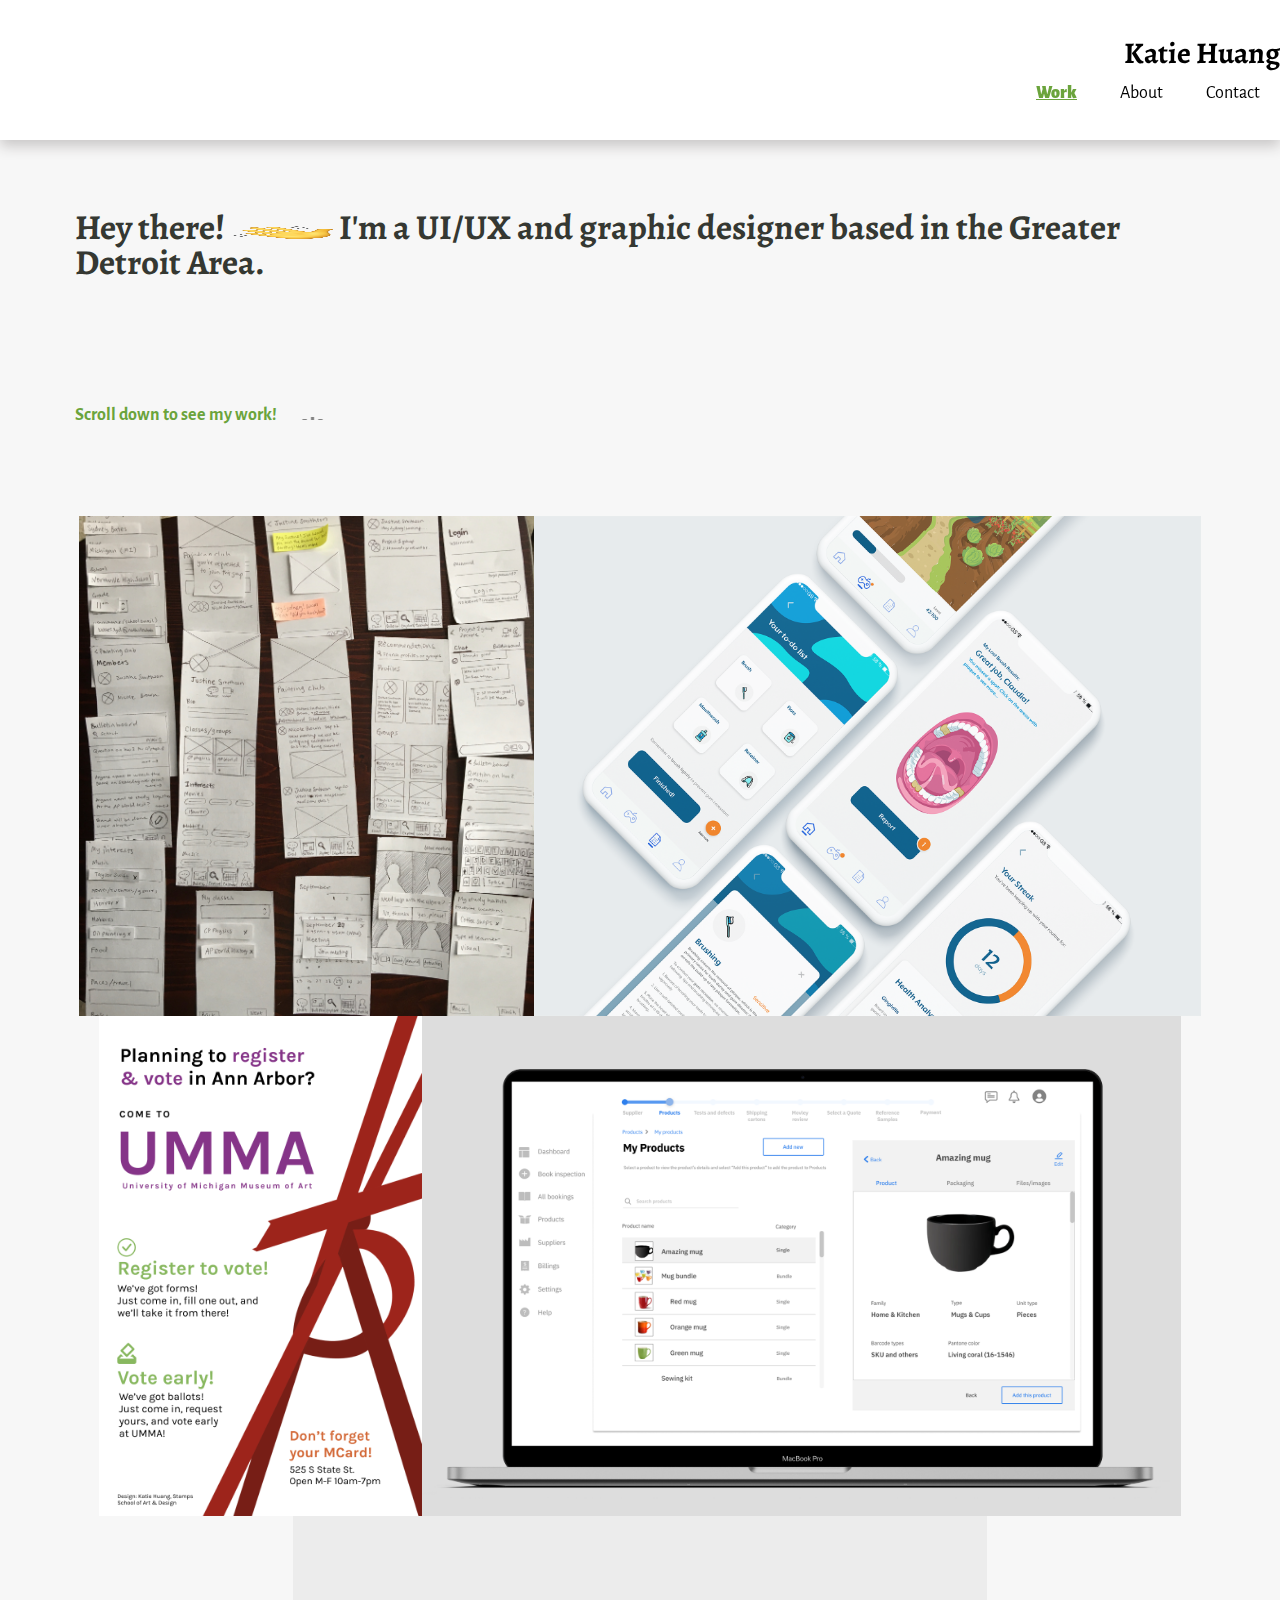
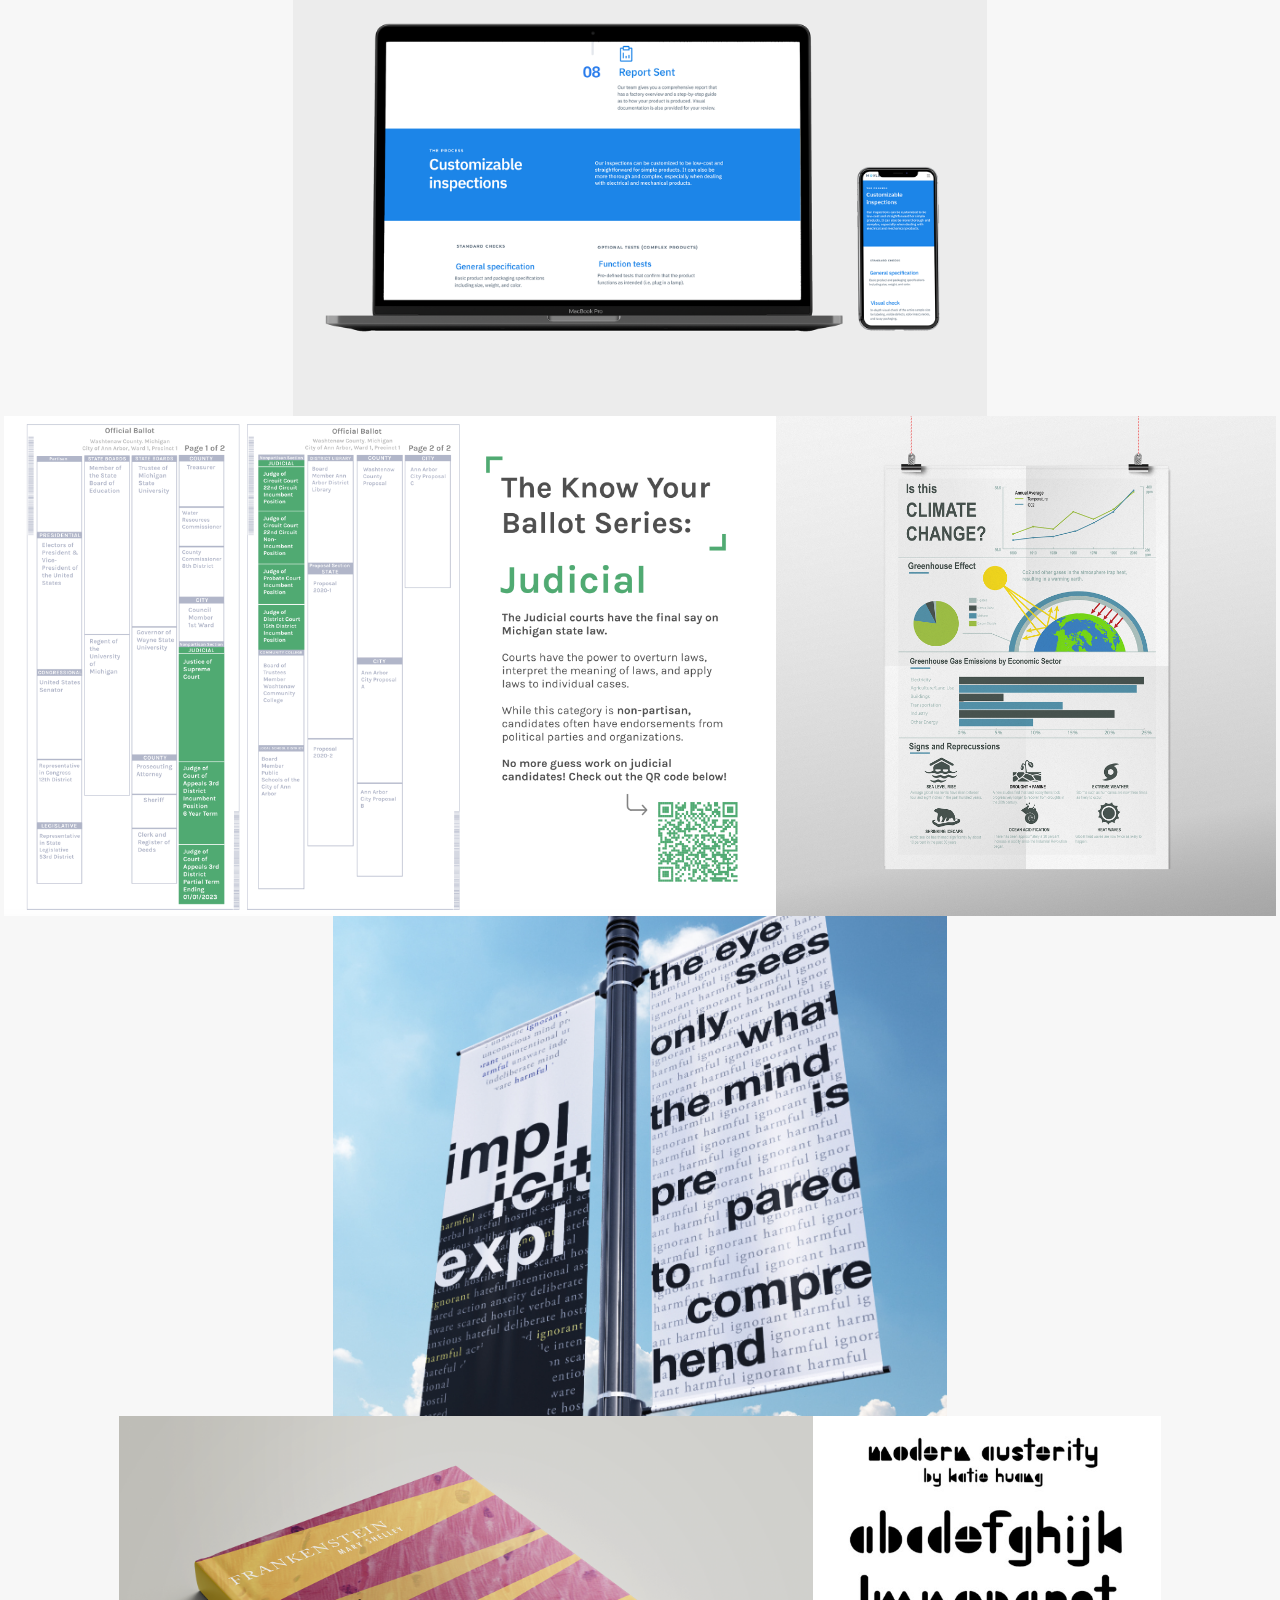
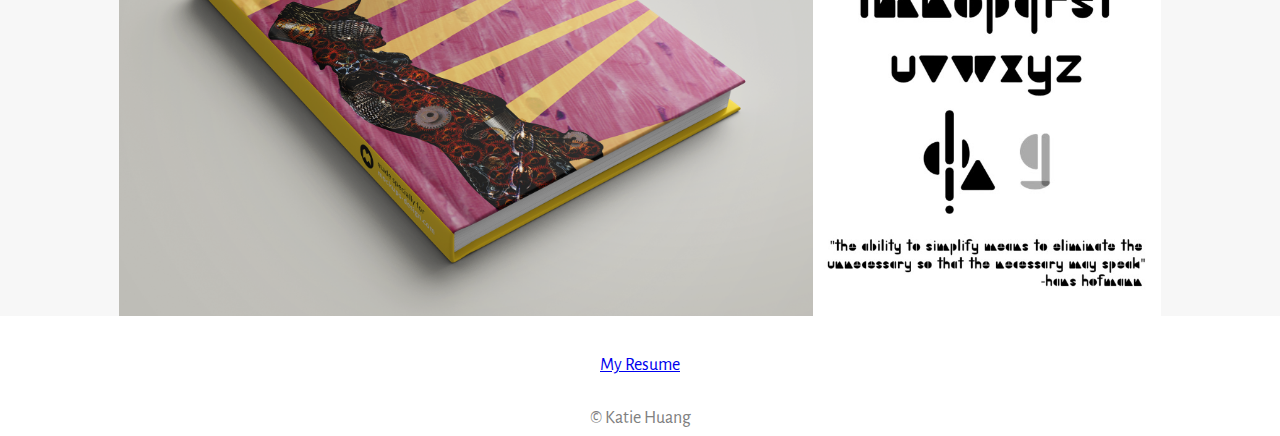
==== index.html @ 773d65ff "Add files via upload" ====
<!DOCTYPE html>
<html lang="en">
  <head>
    <meta charset="utf-8">
    <meta name="viewport" content="width=device-width, initial-scale=1.0">
    <link rel="stylesheet" type="text/css" href="css/html5reset.css">
    <link rel="stylesheet" type="text/css" href="css/style.css">
    <link href="https://fonts.googleapis.com/css2?family=Alegreya:wght@400;500&display=swap" rel="stylesheet">
    <link href="https://fonts.googleapis.com/css2?family=Alegreya+Sans:wght@300;400;500&display=swap" rel="stylesheet">
    <title>Work</title>
  </head>
  <body>
    <a class="skip" href="#skip">Skip to Main Content</a>
    <header> 
      
      <nav>
        <div class="logo"><a href="index.html">Katie Huang</a></div> 
        <ul class="nav_links">
          <li class="current"><a href="index.html">Work</a></li>
          <li><a href="about.html">About</a></li> 
          <li><a href="contact.html">Contact</a></li> 
        </ul>
      </nav>
    </header>
    
    <main class="about" id="skip" tabindex="0">
      
      <div class="intro">
      <h1>Hey there! <img src="images/hand.png" alt="hand waving" style="width:9%;height:9%;"/>  I'm a UI/UX and graphic designer based in the Greater Detroit Area.</h1>
      <h3 id="highlight">Scroll down to see my work! <img class="arrow" src="images/arrow.png" alt="arrow" style="width:4%;height:4%;"/></h3> 
     </div>

    <div class="work-container">
    
    <a class="work-image" id="classmate" href="index.html">
      <img src="images/classmate.jpg" alt="My project: Classmate"/>
      <div class="overlay">
        <div class="text">Classmate</div>
      </div>
    </a>
    
  

    <a class="work-image" id="molarvate" href="index.html">
      <img src="images/molarvate.png" alt="My project: Molarvate"/>
      <div class="overlay">
        <div class="text">Molarvate</div>
      </div>
     
    </a>

    <a class="work-image" id="sparkvotes" href="voter-registration-explain.html">
      <img src="images/umma.png" alt="My project: SparkVotes UMMA asset"/>
      <div class="overlay">
        <div class="text">Voter Registration Explainers</div>
      </div>
    </a>
    

    <a class="work-image" id="movley" href="index.html">
      <img src="images/movley.png" alt="My project: Inpsections Booking Platform"/>
      <div class="overlay">
        <div class="text">Inspections Booking Platform</div>
      </div>
    </a>

    <a class="work-image" id="website" href="index.html">
      <img src="images/mov-website.png" alt="My project: Company Website"/>
      <div class="overlay">
        <div class="text">Company Website</div>
      </div>
    </a>

    <a class="work-image" id="know-your-ballot" href="index.html">
      <img src="images/know-your-ballot.png" alt="My project: The Know Your Ballot Series"/>
      <div class="overlay">
        <div class="text">The Know Your Ballot Series</div>
      </div>
    </a>



    <a class="work-image" id="climate-change" href="index.html">
      <img src="images/climate-change.png" alt="My project: Climate Change Infographic"/>
      <div class="overlay">
        <div class="text">Climate Change Infographic</div>
      </div>
    </a>

    <a class="work-image" id="banner" href="index.html">
      <img src="images/banner.jpg" alt="My project: Designing Across Divides Banner"/>
      <div class="overlay">
        <div class="text">Designing Across Divides Banner</div>
      </div>
    </a>

    
    <a class="work-image" id="frankenstein" href="index.html">
      <img src="images/frankenstein.png" alt="My project: Frankenstein Bookcover"/>
      <div class="overlay">
        <div class="text">Frankenstein Bookcover</div>
      </div>
    </a>
    

    <a class="work-image" id="typeface" href="index.html">
      <img src="images/typeface.jpg" alt="My project: Modern Austerity - a modular typeface"/>
      <div class="overlay">
        <div class="text">Modern Austerity</div>
      </div>
    </div>
  </a>

    


  </main>
    <footer>
      <a href="KatieHuang-resume.pdf"> My Resume </a>
      <p>
        &copy; Katie Huang</p>
    </footer>
  </body>
</html>
---- css/style.css ----
html{
    scroll-behavior: smooth;
}

body{
  background-color: #ffffff;
  font-size: 18px;
  margin: 0;
  padding: 0;
  color: #000000;
  font-family: 'Alegreya Sans', sans-serif;
}

h1{
  font-size: 35px;
  line-height: 1;
  padding: 50px 0;
  text-align: left;
  font-family:'Alegreya', serif;
  color: #353832;
  
}

p{
  line-height: 1.6;
  
}
h2{
  font-size: 32px;
  line-height: 1.5;
  color: #6ba43c;
}
h3 {
  line-height: 1.5;
}

/*navigation bar */
header{
  height: 110px;
  width:100%;
  filter: drop-shadow(0 6px 7px rgb(199, 197, 197));
  position: sticky; 
  top: 0;

  
}
.logo{
  font-size: 30px;
  font-weight: bold;
  font-family:'Alegreya', serif;

}
nav li{
  display:inline;
  padding-right:20px;
  padding-left: 20px;
  padding-top: 60px;
}

nav ul{
  padding-inline-start: 0px;
}
nav a{
  color: black;
  text-decoration: none; 

}

.nav_links{
margin:0px
 }
nav{
  width:100%;
  height: 80px;
  display: flex;
  flex-direction: column;
  justify-content: space-around;
  align-content: center;
  background-color: #ffffff;
  padding: 25px 0; 
  text-align: center;
 
}

.current a{
  color: #6ba43c;
  font-weight: 900;
  text-decoration: underline;
  
}

/*Write selector/rule property to add an underline when
links in the navigation are in the hover or focus state.*/
nav a:hover, nav a:focus{
  text-decoration: underline;
}

.skip {
  background: white;
  left: 0;
  padding: 6px;
  -webkit-transition: top 1s ease-out;
  transition: top 1s ease-out;
  z-index: 1;
  position: absolute;
  top: -40px;
}


a.skip:focus{
  top:20px;
  color: grey;
  text-decoration-style: solid;
}



/*Write selector/rule property to style all elements when in focus*/
*:focus {
  border: 2px solid;
}

/*footer*/
footer{
  background-color: white;
  color: grey;
  padding-top: 40px;
  text-align: center;
  height: 80px;
}

footer p{
  margin: 30px;
}


/*arrow animation*/
@-webkit-keyframes arrow_bounce{
  /*Your code here.*/
  from { transform: translate3d(0, -10px, 0);} 
  to { transform: translate3d(0, 20px, 0);}


}
@keyframes arrow_bounce{
  from { transform: translate3d(0, -10px, 0);} 
  to { transform: translate3d(0, 20px, 0);}
}

.arrow{
  display: inline;
  padding-left: 10px;
  animation: arrow_bounce 0.7s; 
  animation-direction: alternate; 
  animation-iteration-count: infinite; 
}

/*arrow media query reduced motion*/

@media screen and (prefers-reduced-motion: reduce) {
  *{
    -webkit-animation: none !important;
    -moz-animation: none !important;
    -o-animation: none !important;
    -ms-animation: none !important;
    animation: none !important;
  }
}



/*main content of page - grid layout*/

main { 
  display: grid;
  grid-template-columns: 1fr 15fr 1fr;
  grid-auto-rows: auto;
  background-color: #fcf4e3;
  background-color: #f5f6fa;
  background-color: #f1f0ee;
  background-color: #f7f7f7;
}


.intro {
  display: grid;
  min-height: auto;
  margin: 50px 0px;
  justify-content: center;
  grid-column: 2 / span 1;
  grid-row: 1 / span 1;
 
  
}
#highlight{
  color: #6ba43c;
}



/* Work page */
.work-container{
  grid-column: 1 / -1; 
  display: flex;
  flex-wrap: wrap;
  justify-content: center;
  align-items: center;
  color: white;
  position: relative;
  
}

.work-container img{
  width: 100%;
  height: 500px;
  object-fit: cover;
  position: relative;
  
}

/*
.work-image:hover{
  background: black;
}
*/

.work-image{
  position: relative; 
}

.work-image img{
  display: block;

}

.overlay {
  position: absolute;
  top: 0;
  bottom: 0;
  left: 0;
  right: 0;
  height: 100%;
  width: 100%;
  opacity: 0;
  transition: .5s ease;
  background-color: black;
}

.work-image:hover .overlay {
  opacity: 0.8;
}
.text {
  color: white;
  font-size: 20px;
  position: absolute;
  top: 50%;
  left: 50%;
  -webkit-transform: translate(-50%, -50%);
  -ms-transform: translate(-50%, -50%);
  transform: translate(-50%, -50%);
  text-align: center;
}








/* about page */

.profile-text{
  grid-column: 2 / span 1;
  grid-row: 3 / span 1;
  padding: 40px;
  margin: 20px;
  border-radius: 6px;
  background-color: white;
}


.profile-image{
  grid-column: 2 / span 1;
  grid-row: 2 / span 1;
  display: grid;
  grid-template-columns: 1fr auto 1fr;

}
.profile-image img{
  grid-column: 2 / span 1;
}





.text-block{
background-color: rgba(255, 255, 255, .8);
  border: 10px solid black;
  padding: 30px;
  /*Your code here:*/
  margin: auto;
  vertical-align: middle;

  
}

/*project page*/
.project-image{
  grid-column: 2; 
  padding-bottom: 50px;
  
}
figcaption{
  color: grey;
  opacity: 0.8;
  grid-column: 2 / span 1;
  margin-top: 10px;
  text-align: center;
}
.project-text{
  grid-column: 2;
  margin-bottom: 80px;
}

.project-text-half {
  grid-column: 2;
  margin-bottom: 80px;
}
.project-image-half{
  grid-column: 2;; 
  padding-bottom: 50px;
}


.page-nav{
  grid-column: 2;
  display: grid;
  grid-template-columns: 3fr 1fr 3fr;
  

}
.back {
  grid-column: 1;
  font-size: 20px;
  text-decoration: none;
  color: #6ba43c;
}


.next {
  grid-column: 3;
  text-align: right;
  font-size: 20px;
  text-decoration: none;
  color: #6ba43c;
}

.gallery{
  grid-column: 2;
  text-align: center;
}

.next-arrow{
  margin-left: 15px;
  margin-right: 15px;
  
}

/*contact form */
fieldset{
  border: none;
}
/*whenever you click on a textbox, you want to visually indicate that it is in focus*/
form{
  grid-column: 2;
}

input:focus{
  border: 2px solid #6ba43c;

}


label{
  display: inline-block;
  margin-right:10px;
  /*width:15%;*/
}
input {
  width: 100%;
  padding: 12px 20px;
  border-radius: 5px;
  margin: 8px 0 40px;
  display: inline-block;
  border: 1px solid #ccc;
  box-sizing: border-box;
}
span{
  margin-left:20%;
  font-family: italic;
  font-weight: bold;
}

textarea{
  width: 100%;
  height: 20vh;
  padding: 12px 20px;
  margin: 8px 0;
  border-radius: 5px;
  display: inline-block;
  border: 1px solid #ccc;
  box-sizing: border-box;
}


input[type=checkbox]{
    display:inline;
    width:inherit;
}

input[type=submit] {
  background-color: #6ba43c;
  border-radius: 5px;
  color: white;
  padding: 14px 20px;
  margin: 8px 0;
  border: none;
  cursor: pointer;
  width: 100%;
}

input[type=submit]:hover {
  opacity: 0.8;
}

















@media all and (min-width: 800px){
  nav{
    padding: 30px 0px;
    /*Your code here:*/
    text-align:right;
    vertical-align: middle;

  }

  .container{
    /*Your code here:*/
    grid-template-columns: 50px auto 500px auto 50px;
    grid-template-rows: 400px 400px 400px 400px 400px;
  }

  .about, .clients, .method-image, .contact-image{
    /*Your code here:*/
    grid-column: 3 / span 2;
  }

  .about-image, .clients-image, .method, .contact{
    /*Your code here:*/
    grid-column: 2 / span 2;
  }
}

/*You do not need to modify any code below this line.
It is included for accessibility to turn off animations
and movement for people who have modified their 
preferences to reduce motion.*/

@media screen and (prefers-reduced-motion: reduce){
  html{
      scroll-behavior: auto; /* Removes scroll animation */
  }

  .skip a{
    -webkit-transition: none; /* sets to default setting */
    transition: none;        /* sets to default setting */
   }

  /*Turn off parallax*/
  header{
    background-attachment: initial;
  }
}
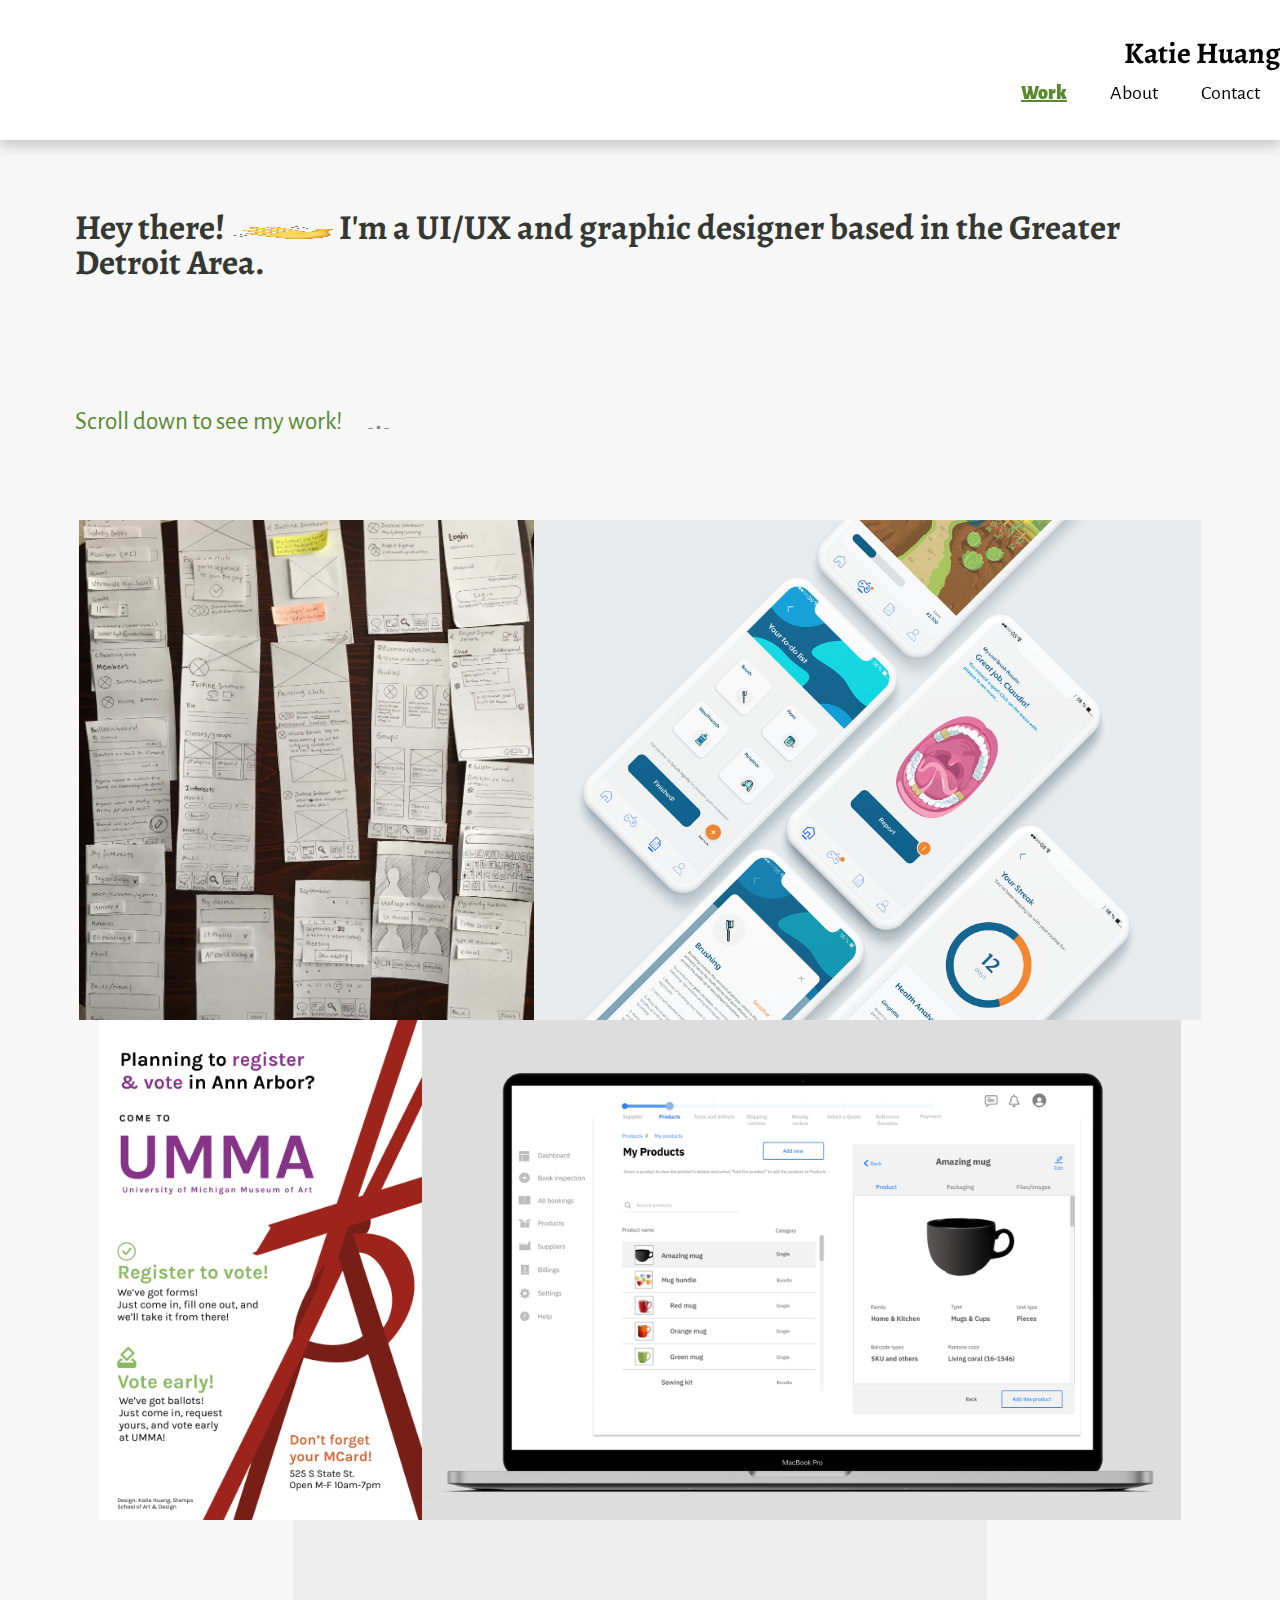
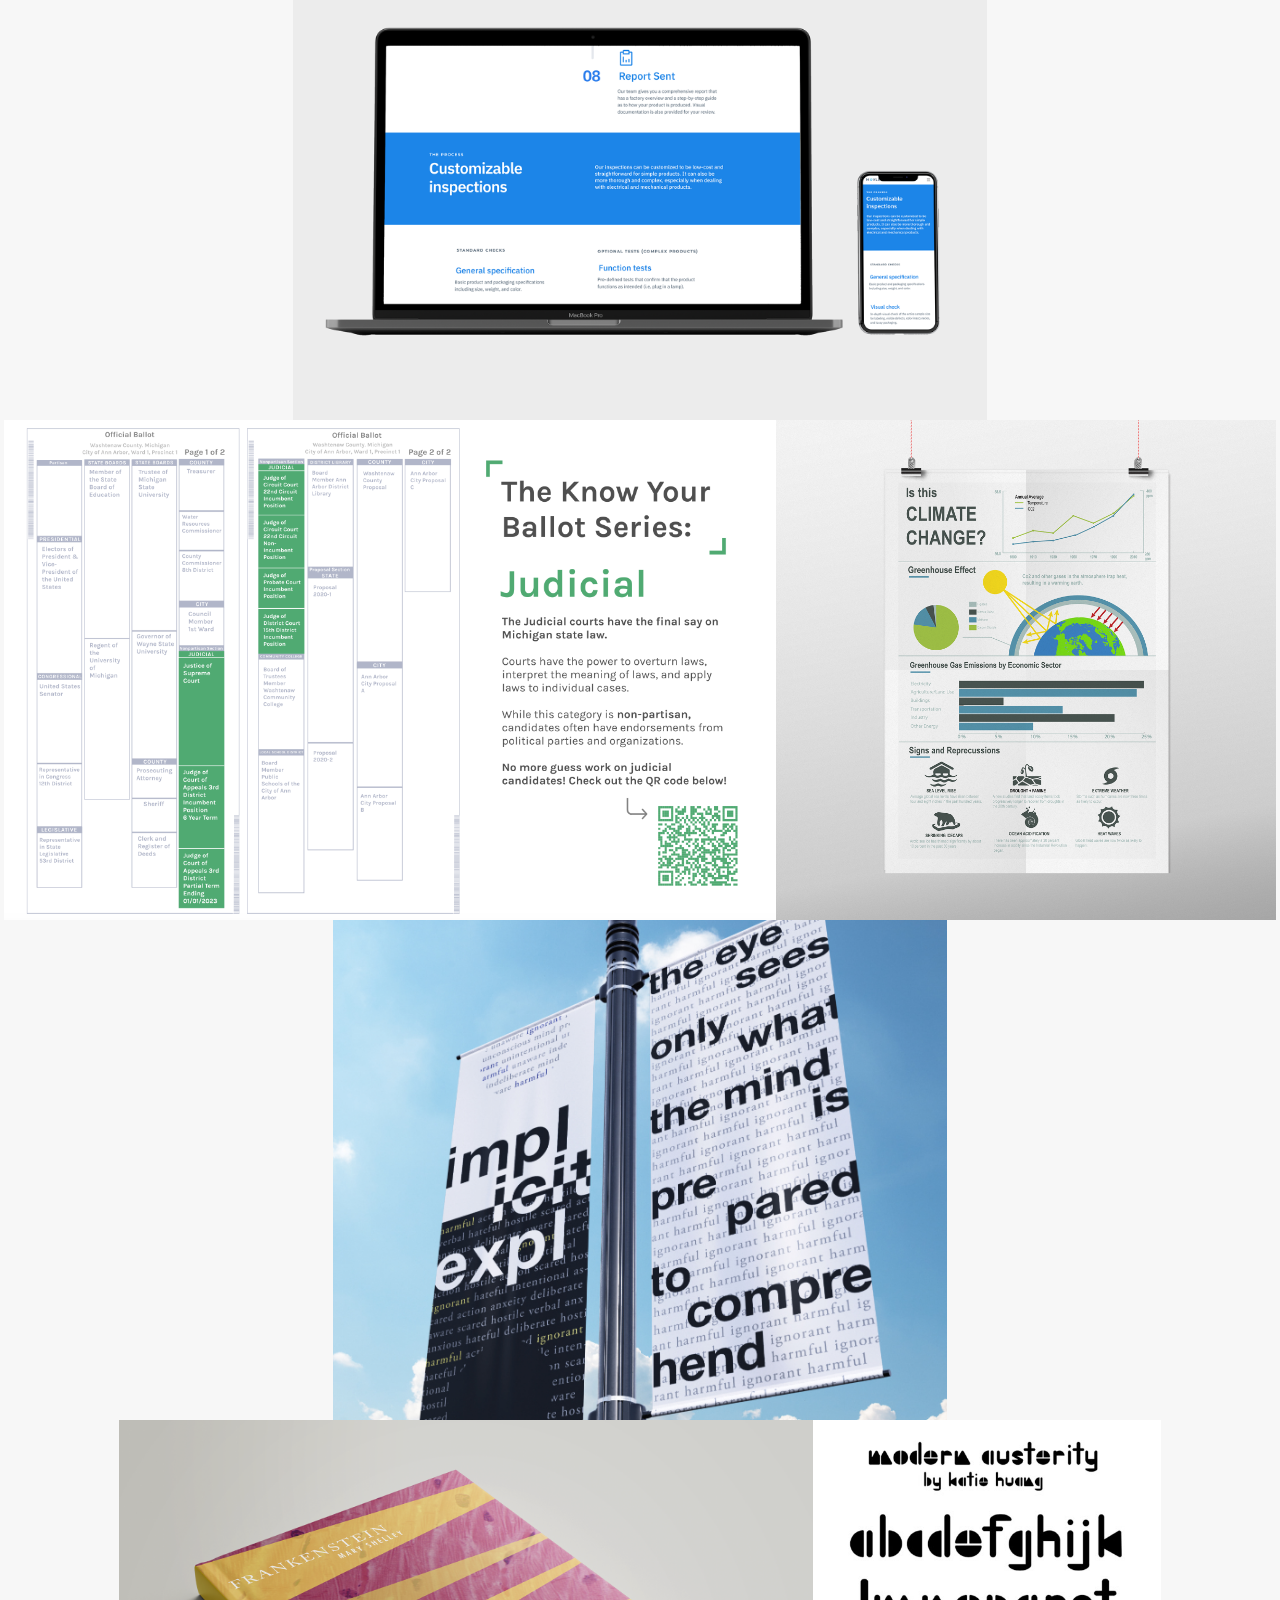
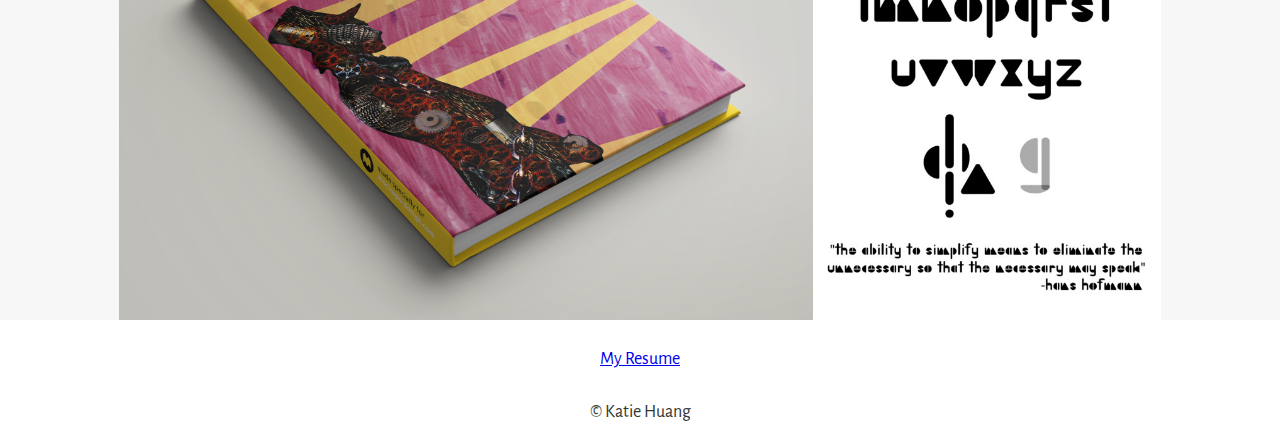
==== commit 8d958642: "fixed validation errors" ====
--- a/index.html
+++ b/index.html
@@ -27,7 +27,7 @@
       
       <div class="intro">
       <h1>Hey there! <img src="images/hand.png" alt="hand waving" style="width:9%;height:9%;"/>  I'm a UI/UX and graphic designer based in the Greater Detroit Area.</h1>
-      <h3 id="highlight">Scroll down to see my work! <img class="arrow" src="images/arrow.png" alt="arrow" style="width:4%;height:4%;"/></h3> 
+      <p id="highlight-bigger">Scroll down to see my work! <img class="arrow" src="images/arrow.png" alt="arrow" style="width:4%;height:4%;"/></p> 
      </div>
 
     <div class="work-container">
@@ -108,7 +108,7 @@
       <div class="overlay">
         <div class="text">Modern Austerity</div>
       </div>
-    </div>
+   
   </a>
 
     
--- a/css/style.css
+++ b/css/style.css
@@ -29,6 +29,8 @@
   font-size: 32px;
   line-height: 1.5;
   color: #6ba43c;
+  color: #609435;
+  color: #598a30;
 }
 h3 {
   line-height: 1.5;
@@ -52,6 +54,7 @@
 }
 nav li{
   display:inline;
+  font-size: 20px;
   padding-right:20px;
   padding-left: 20px;
   padding-top: 60px;
@@ -84,6 +87,8 @@
 
 .current a{
   color: #6ba43c;
+  color: #609435;
+  color: #598a30;
   font-weight: 900;
   text-decoration: underline;
   
@@ -123,8 +128,8 @@
 /*footer*/
 footer{
   background-color: white;
-  color: grey;
-  padding-top: 40px;
+  color: #353832;
+  padding-top: 30px;
   text-align: center;
   height: 80px;
 }
@@ -194,6 +199,14 @@
 }
 #highlight{
   color: #6ba43c;
+  color: #609435;
+  color: #598a30;
+  
+
+}
+#highlight-bigger{
+  font-size: 25px;
+  color: #598a30;
 }
 
 
@@ -313,7 +326,7 @@
   
 }
 figcaption{
-  color: grey;
+  color: #353832;
   opacity: 0.8;
   grid-column: 2 / span 1;
   margin-top: 10px;
@@ -344,17 +357,23 @@
 .back {
   grid-column: 1;
   font-size: 20px;
+  font-weight: bold;
   text-decoration: none;
   color: #6ba43c;
+  color: #609435;
+  color: #598a30;
 }
 
 
 .next {
   grid-column: 3;
+  font-weight: bold;
   text-align: right;
   font-size: 20px;
   text-decoration: none;
   color: #6ba43c;
+  color: #609435;
+  color: #598a30;
 }
 
 .gallery{
@@ -378,7 +397,9 @@
 }
 
 input:focus{
-  border: 2px solid #6ba43c;
+  border: 2px solid #598a30;
+  
+  
 
 }
 
@@ -421,9 +442,13 @@
 }
 
 input[type=submit] {
-  background-color: #6ba43c;
+  background-color: #598a30;
   border-radius: 5px;
+  font-size: 22px;
+  font-weight: bold;
   color: white;
+
+  
   padding: 14px 20px;
   margin: 8px 0;
   border: none;
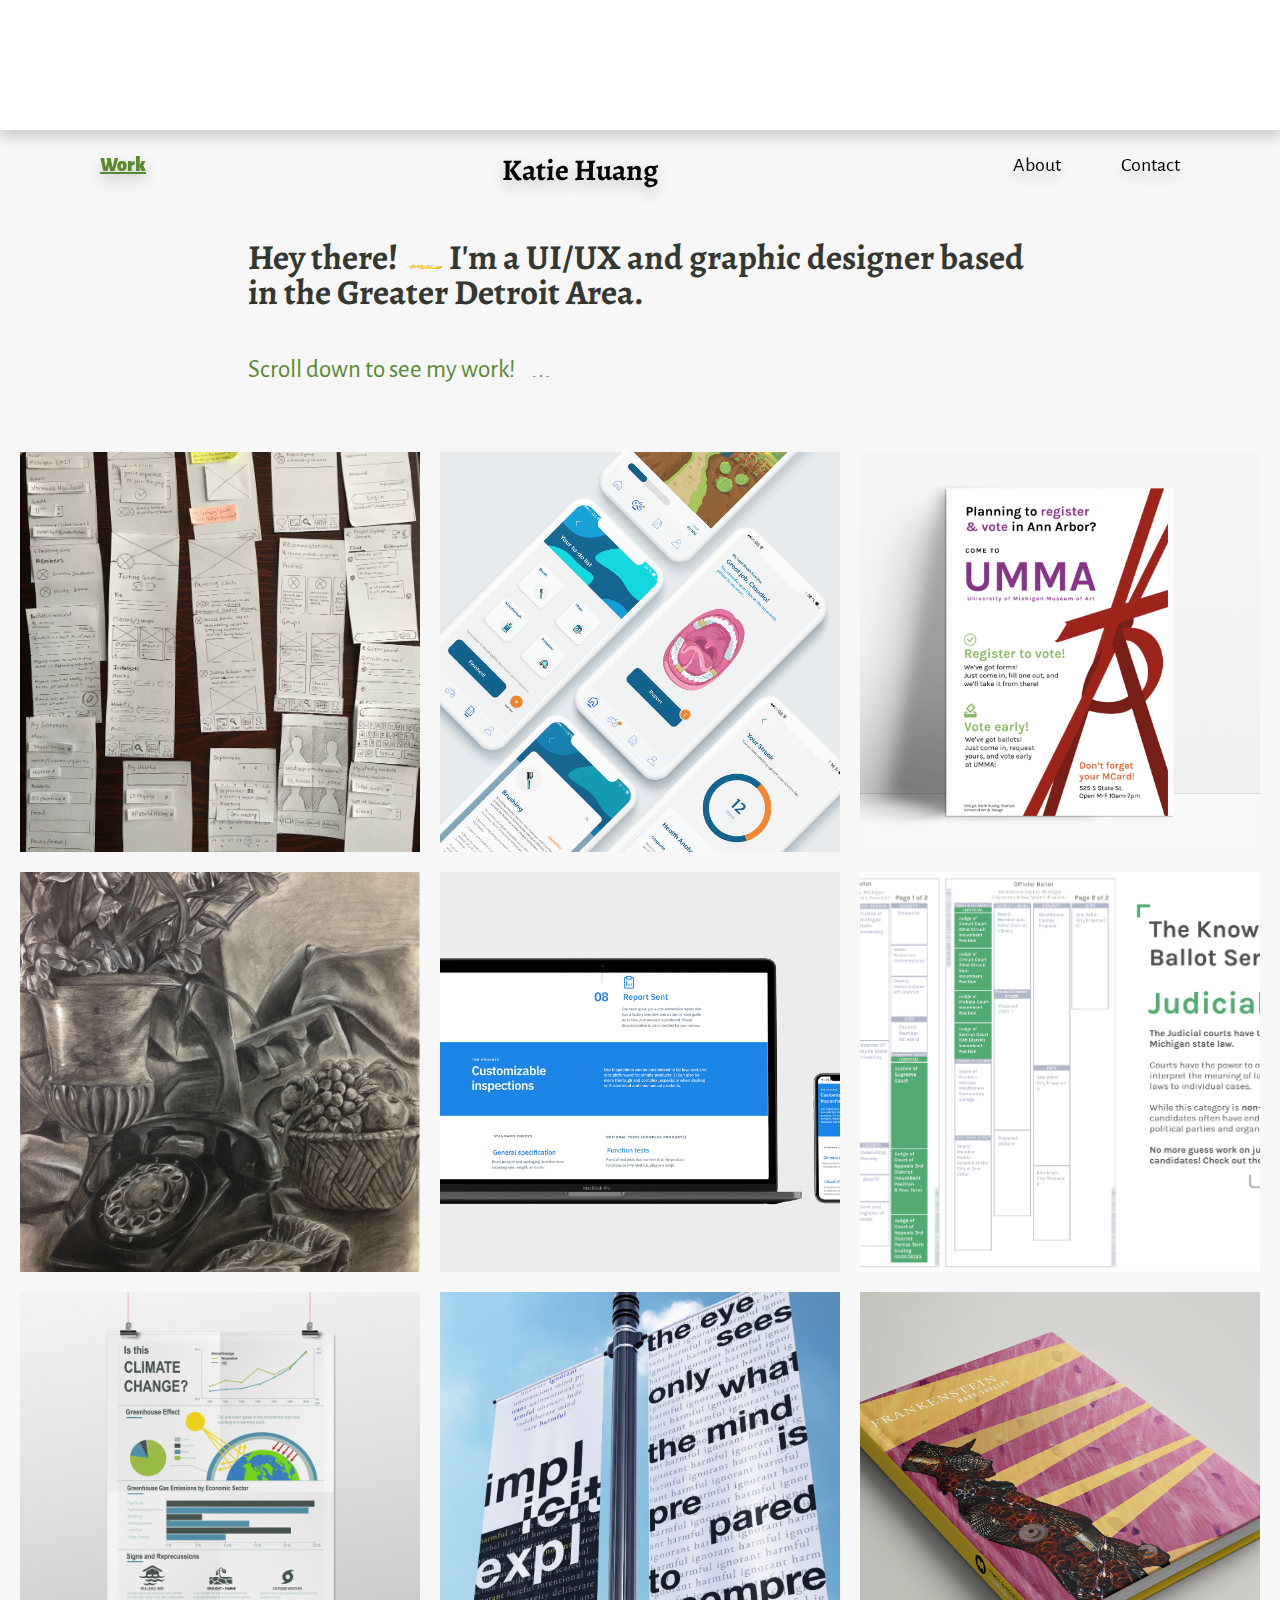
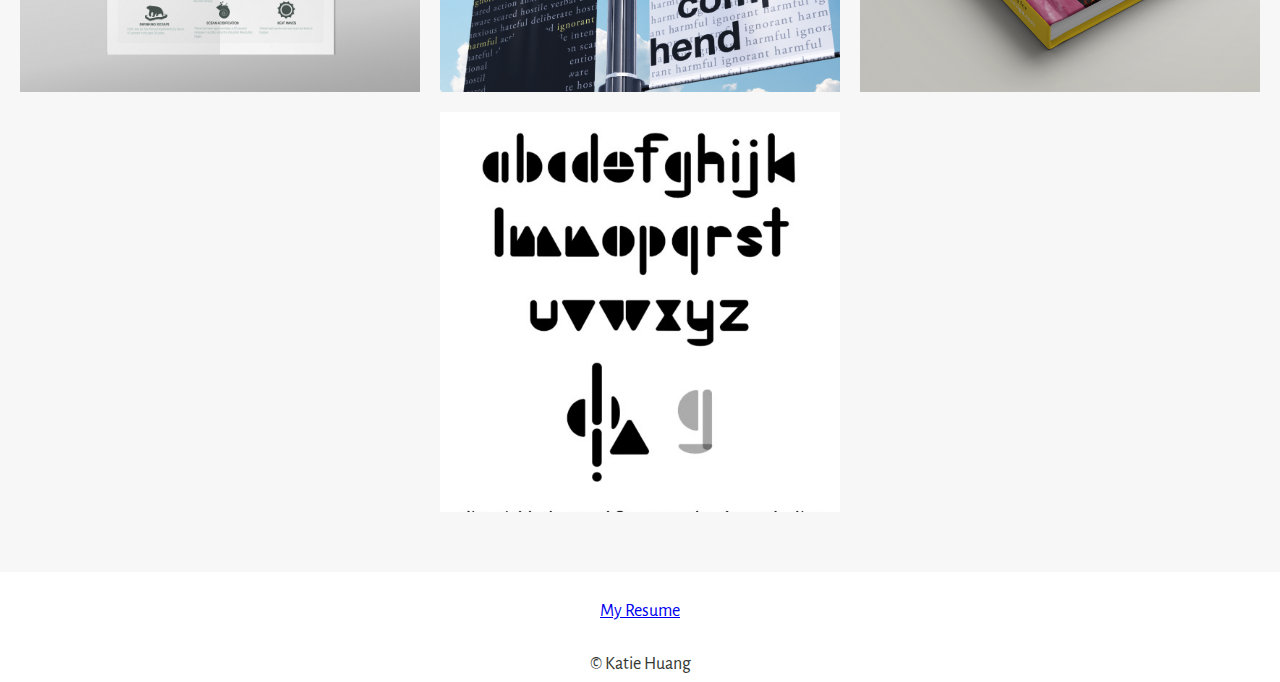
==== commit b18bf5dc: "new upload" ====
--- a/index.html
+++ b/index.html
@@ -1,6 +1,15 @@
 <!DOCTYPE html>
 <html lang="en">
   <head>
+    <!-- Global site tag (gtag.js) - Google Analytics -->
+    <script async src="https://www.googletagmanager.com/gtag/js?id=G-Z7BL10X7T8"></script>
+    <script>
+      window.dataLayer = window.dataLayer || [];
+      function gtag(){dataLayer.push(arguments);}
+      gtag('js', new Date());
+
+      gtag('config', 'G-Z7BL10X7T8');
+    </script>
     <meta charset="utf-8">
     <meta name="viewport" content="width=device-width, initial-scale=1.0">
     <link rel="stylesheet" type="text/css" href="css/html5reset.css">
@@ -9,28 +18,29 @@
     <link href="https://fonts.googleapis.com/css2?family=Alegreya+Sans:wght@300;400;500&display=swap" rel="stylesheet">
     <title>Work</title>
   </head>
+
   <body>
     <a class="skip" href="#skip">Skip to Main Content</a>
     <header> 
       
       <nav>
-        <div class="logo"><a href="index.html">Katie Huang</a></div> 
         <ul class="nav_links">
-          <li class="current"><a href="index.html">Work</a></li>
-          <li><a href="about.html">About</a></li> 
-          <li><a href="contact.html">Contact</a></li> 
+          <div class="logo"><a href="index.html">Katie Huang</a></div> 
+          <li class="current" id="work"><a href="index.html">Work</a></li>
+          <li id="about"><a href="about.html">About</a></li> 
+          <li id="contact"><a href="contact.html">Contact</a></li> 
         </ul>
       </nav>
     </header>
     
-    <main class="about" id="skip" tabindex="0">
+    <main class="about">
       
-      <div class="intro">
-      <h1>Hey there! <img src="images/hand.png" alt="hand waving" style="width:9%;height:9%;"/>  I'm a UI/UX and graphic designer based in the Greater Detroit Area.</h1>
-      <p id="highlight-bigger">Scroll down to see my work! <img class="arrow" src="images/arrow.png" alt="arrow" style="width:4%;height:4%;"/></p> 
+      <div class="intro" id="hello">
+      <h1>Hey there! <img id="hand" src="images/hand.png" alt="hand waving"/>  I'm a UI/UX and graphic designer based in the Greater Detroit Area.</h1>
+      <p id="highlight-bigger">Scroll down to see my work! <img class="arrow" src="images/arrow.png" alt="arrow" style="width:3%;height:3%;"/></p> 
      </div>
 
-    <div class="work-container">
+    <div class="work-container" id="skip" tabindex="0">
     
     <a class="work-image" id="classmate" href="index.html">
       <img src="images/classmate.jpg" alt="My project: Classmate"/>
@@ -50,17 +60,17 @@
     </a>
 
     <a class="work-image" id="sparkvotes" href="voter-registration-explain.html">
-      <img src="images/umma.png" alt="My project: SparkVotes UMMA asset"/>
+      <img src="images/poster.png" alt="My project: SparkVotes UMMA asset"/>
       <div class="overlay">
         <div class="text">Voter Registration Explainers</div>
       </div>
     </a>
     
 
-    <a class="work-image" id="movley" href="index.html">
-      <img src="images/movley.png" alt="My project: Inpsections Booking Platform"/>
+    <a class="work-image" id="drawings" href="drawings.html">
+      <img src="images/still-life.jpg" alt="Drawings"/>
       <div class="overlay">
-        <div class="text">Inspections Booking Platform</div>
+        <div class="text">Drawings</div>
       </div>
     </a>
 
--- a/css/style.css
+++ b/css/style.css
@@ -9,16 +9,20 @@
   padding: 0;
   color: #000000;
   font-family: 'Alegreya Sans', sans-serif;
+  
 }
 
 h1{
   font-size: 35px;
   line-height: 1;
-  padding: 50px 0;
+  padding: 30px 0;
   text-align: left;
   font-family:'Alegreya', serif;
   color: #353832;
   
+}
+main {
+  padding-bottom: 50px;
 }
 
 p{
@@ -50,6 +54,7 @@
   font-size: 30px;
   font-weight: bold;
   font-family:'Alegreya', serif;
+  padding-bottom: 15px;
 
 }
 nav li{
@@ -69,9 +74,7 @@
 
 }
 
-.nav_links{
-margin:0px
- }
+
 nav{
   width:100%;
   height: 80px;
@@ -86,8 +89,6 @@
 }
 
 .current a{
-  color: #6ba43c;
-  color: #609435;
   color: #598a30;
   font-weight: 900;
   text-decoration: underline;
@@ -179,11 +180,12 @@
 main { 
   display: grid;
   grid-template-columns: 1fr 15fr 1fr;
-  grid-auto-rows: auto;
+  grid-auto-rows: auto auto auto auto;
   background-color: #fcf4e3;
   background-color: #f5f6fa;
   background-color: #f1f0ee;
   background-color: #f7f7f7;
+  
 }
 
 
@@ -195,8 +197,9 @@
   grid-column: 2 / span 1;
   grid-row: 1 / span 1;
  
-  
-}
+}
+
+
 #highlight{
   color: #6ba43c;
   color: #609435;
@@ -212,6 +215,10 @@
 
 
 /* Work page */
+#hand {
+  height: 9%;
+  width: 9%;
+}
 .work-container{
   grid-column: 1 / -1; 
   display: flex;
@@ -219,7 +226,7 @@
   justify-content: center;
   align-items: center;
   color: white;
-  position: relative;
+
   
 }
 
@@ -231,11 +238,6 @@
   
 }
 
-/*
-.work-image:hover{
-  background: black;
-}
-*/
 
 .work-image{
   position: relative; 
@@ -283,14 +285,6 @@
 
 /* about page */
 
-.profile-text{
-  grid-column: 2 / span 1;
-  grid-row: 3 / span 1;
-  padding: 40px;
-  margin: 20px;
-  border-radius: 6px;
-  background-color: white;
-}
 
 
 .profile-image{
@@ -302,9 +296,69 @@
 }
 .profile-image img{
   grid-column: 2 / span 1;
-}
-
-
+  height: 280px;
+}
+
+.flip-card {
+  margin-top: 40px;
+  grid-column: 2 / span 1;
+  background-color: white;
+  width: 100%;
+  height: auto;
+
+}
+
+.profile-text{
+  /* grid-column: 2 / span 1;
+  grid-row: 3 / span 1; */
+  padding: 10%;
+  border-radius: 6px;
+  
+}
+
+
+.flip-card-inner {
+  position: relative;
+  width: 100%;
+  height: auto;
+  transition: transform 0.6s;
+  transform-style: preserve-3d;
+  box-shadow: 0 4px 8px 0 rgba(0,0,0,0.2);
+
+}
+
+.flip-card:hover .flip-card-inner {
+  transform: rotateY(180deg);
+}
+
+.flip-card:focus .flip-card-inner {
+  transform: rotateY(180deg);
+}
+
+
+.profile-text, .flip-card-back {
+  position: absolute;
+  -webkit-backface-visibility: hidden;
+  backface-visibility: hidden;
+
+}
+
+.flip-card-front {
+  background-color: white;
+}
+
+
+.flip-card-back {
+  position: relative;
+  
+  transform: rotateY(180deg);
+}
+.flip-card-back h2{
+  padding: 5%;
+  width: 100%;
+  height: 800px;
+  
+}
 
 
 
@@ -320,8 +374,34 @@
 }
 
 /*project page*/
+
+#project-intro{
+  background-attachment: fixed; /* Parallax effect */     
+  background-position: center;  /* Parallax effect */
+  background-repeat: no-repeat; /* Parallax effect */
+  background-size: cover;       /* Parallax effect */
+  color: black;
+  height: 300px;                
+
+
+
+  /*Set background-image to header.jpg */
+  background-image: url("/images/poster.png");
+  /*filter: brightness(30%);*/
+ 
+  opacity: 0.2;
+  grid-column: 1 / -1;  /*Can you explain what this does?*/
+  grid-row: 1 / auto;   /*Can you rewrite it?*/
+}
+#text-overlay-intro{
+  color: black;
+  grid-column: 2 / span 2;
+  grid-row: 1 / auto; 
+  margin: auto;
+}
+
 .project-image{
-  grid-column: 2; 
+  grid-column: 2 / span 1; 
   padding-bottom: 50px;
   
 }
@@ -337,44 +417,35 @@
   margin-bottom: 80px;
 }
 
-.project-text-half {
+.project-text-left {
   grid-column: 2;
   margin-bottom: 80px;
-}
-.project-image-half{
-  grid-column: 2;; 
+  padding-right: 30px;
+}
+
+.project-image-left, .project-image-right{
+  grid-column: 2; 
   padding-bottom: 50px;
+  margin: auto;
+  
+  
 }
 
 
 .page-nav{
   grid-column: 2;
-  display: grid;
-  grid-template-columns: 3fr 1fr 3fr;
-  
-
-}
-.back {
-  grid-column: 1;
+}
+
+.back, .next{
+  text-align: center;
   font-size: 20px;
   font-weight: bold;
   text-decoration: none;
-  color: #6ba43c;
-  color: #609435;
   color: #598a30;
-}
-
-
-.next {
-  grid-column: 3;
-  font-weight: bold;
-  text-align: right;
-  font-size: 20px;
-  text-decoration: none;
-  color: #6ba43c;
-  color: #609435;
-  color: #598a30;
-}
+  padding-top: 10px;
+
+}
+
 
 .gallery{
   grid-column: 2;
@@ -388,9 +459,13 @@
 }
 
 /*contact form */
+.form-container{
+  grid-column: 2 / span 1;
+}
 fieldset{
   border: none;
 }
+
 /*whenever you click on a textbox, you want to visually indicate that it is in focus*/
 form{
   grid-column: 2;
@@ -463,42 +538,241 @@
 
 
 
-
-
-
-
-
-
-
-
-
-
-
-
-
-@media all and (min-width: 800px){
-  nav{
+@media all and (min-width: 700px){
+  
+  
+  /*work page */
+  #hand {
+    height: 6%;
+    width: 6%;
+  }
+
+  
+  .work-container img{
+    width: 310px;
+    height: 310px;
+    
+  }
+  .work-image {
+    display: inline;
+    margin: 10px;
+  
+  }
+
+  /*header/nav */
+
+  
+  .nav_links{
+    display: flex;
+    flex-direction: row;
+    justify-content: space-around;
+    align-content: center;
+  
+   }
+
+  
+  
+  .nav_links .logo{
+    padding: 30px 10px 10px;
+    
+  }
+
+  .nav_links li{
     padding: 30px 0px;
-    /*Your code here:*/
-    text-align:right;
-    vertical-align: middle;
-
-  }
-
-  .container{
-    /*Your code here:*/
-    grid-template-columns: 50px auto 500px auto 50px;
-    grid-template-rows: 400px 400px 400px 400px 400px;
-  }
-
-  .about, .clients, .method-image, .contact-image{
-    /*Your code here:*/
-    grid-column: 3 / span 2;
-  }
-
-  .about-image, .clients-image, .method, .contact{
-    /*Your code here:*/
-    grid-column: 2 / span 2;
+    
+  }
+  
+
+  /*about page */
+  .about {
+    grid-template-columns: 1fr 7fr 7fr 1fr;
+  }
+  
+  .about .intro{
+    grid-column: 2 / span 2;
+  }
+  .form-container {
+    grid-column: 2 / span 2;
+  }
+  
+  .flip-card {
+    grid-column: 2 / span 2;
+
+  }
+  .flip-card-back h2{
+    padding: 5%;
+    width: 100%;
+    height: 400px;
+  
+  }
+  
+  /* project page */
+  .project-text{
+    grid-column: 2 / span 2;
+  }
+
+  .project-image{
+    grid-column: 2 / span 2;
+  }
+  .page-nav{
+    grid-column: 2 / span 2;
+    
+  }
+  
+
+  .profile-image{
+    grid-column: 2 / span 2;
+  
+  }
+  .profile-image img{
+    height: 300px;
+  }
+
+  .project-image-left{
+    grid-column: 2; 
+    padding-bottom: 50px;
+    margin: auto;
+    
+  }
+
+  .project-image-right{
+    grid-column: 3; 
+    padding-bottom: 50px;
+    margin: auto;
+    
+  }
+}
+  
+
+ 
+
+
+
+
+
+
+@media all and (min-width: 1030px){
+  
+  .nav_links .logo{
+    order: 2;
+    margin: auto;
+    padding: 30px 0px 20px 30px;
+    padding-left: 0px;
+    
+  }
+  
+  #work{
+    order: 1;
+  }
+  #about{
+    order: 3;
+    
+  }
+  #contact{
+    order: 4;
+  }
+
+  .nav_links {
+    margin: 70px;
+  }
+
+  .nav_links li {
+    margin: 30px;
+  }
+  
+   
+  
+  
+  .about{
+    padding-top: 50px;
+  
+  }
+  #hand {
+    height: 5%;
+    width: 5%;
+  }
+  .profile-image{
+    grid-column: 2 / span 1;
+    grid-row: 2;
+  }
+  .profile-image img{
+    height: 400px;
+  }
+  
+  .work-container img{
+    width: 400px;
+    height: 400px;
+  }
+  #hello {
+    display: grid;
+    grid-template-columns: 1fr 5fr 1fr;
+  }
+  .intro h1 {
+    grid-column: 2 / span 1;
+  }
+  .intro p {
+    grid-column: 2 / span 1;
+  }
+  
+  .about{
+    grid-template-columns: 1fr 6fr 6fr 1fr;
+  }
+
+  .about .project-image {
+    grid-column: 2 / span 2;
+    width: 70%;
+    margin: auto;
+  }
+
+  .about .project-text {
+    grid-column: 2 / span 2;
+  }
+
+
+
+  .flip-card {
+    grid-column: 3 / span 1;
+    margin-top: 0px
+  
+  }
+  .flip-card-back h2{
+    padding: 5%;
+    width: 100%;
+    height: 400px;
+    
+  }
+
+  .project-text-left {
+    padding-top: 30%;
+    padding-left: 20%;
+  }
+  .project-text{
+    padding-left: 15%;
+    padding-right: 15%;
+  }
+ 
+
+  .project-image-left, .project-image-right{
+    width: 70%;
+    margin: auto;
+  }
+
+  .project-image-left{
+    padding-left: 20%;
+  }
+  #first-image-right, #second-image-right{
+    padding-left: 30%;
+  }
+
+  /* contact page */
+  .form-container{
+    grid-column: 3 / span 1;
+    padding-top: 80px;
+    
+  }
+ 
+  #contact-page-intro{
+    grid-column: 2 / span 1;
   }
 }
 
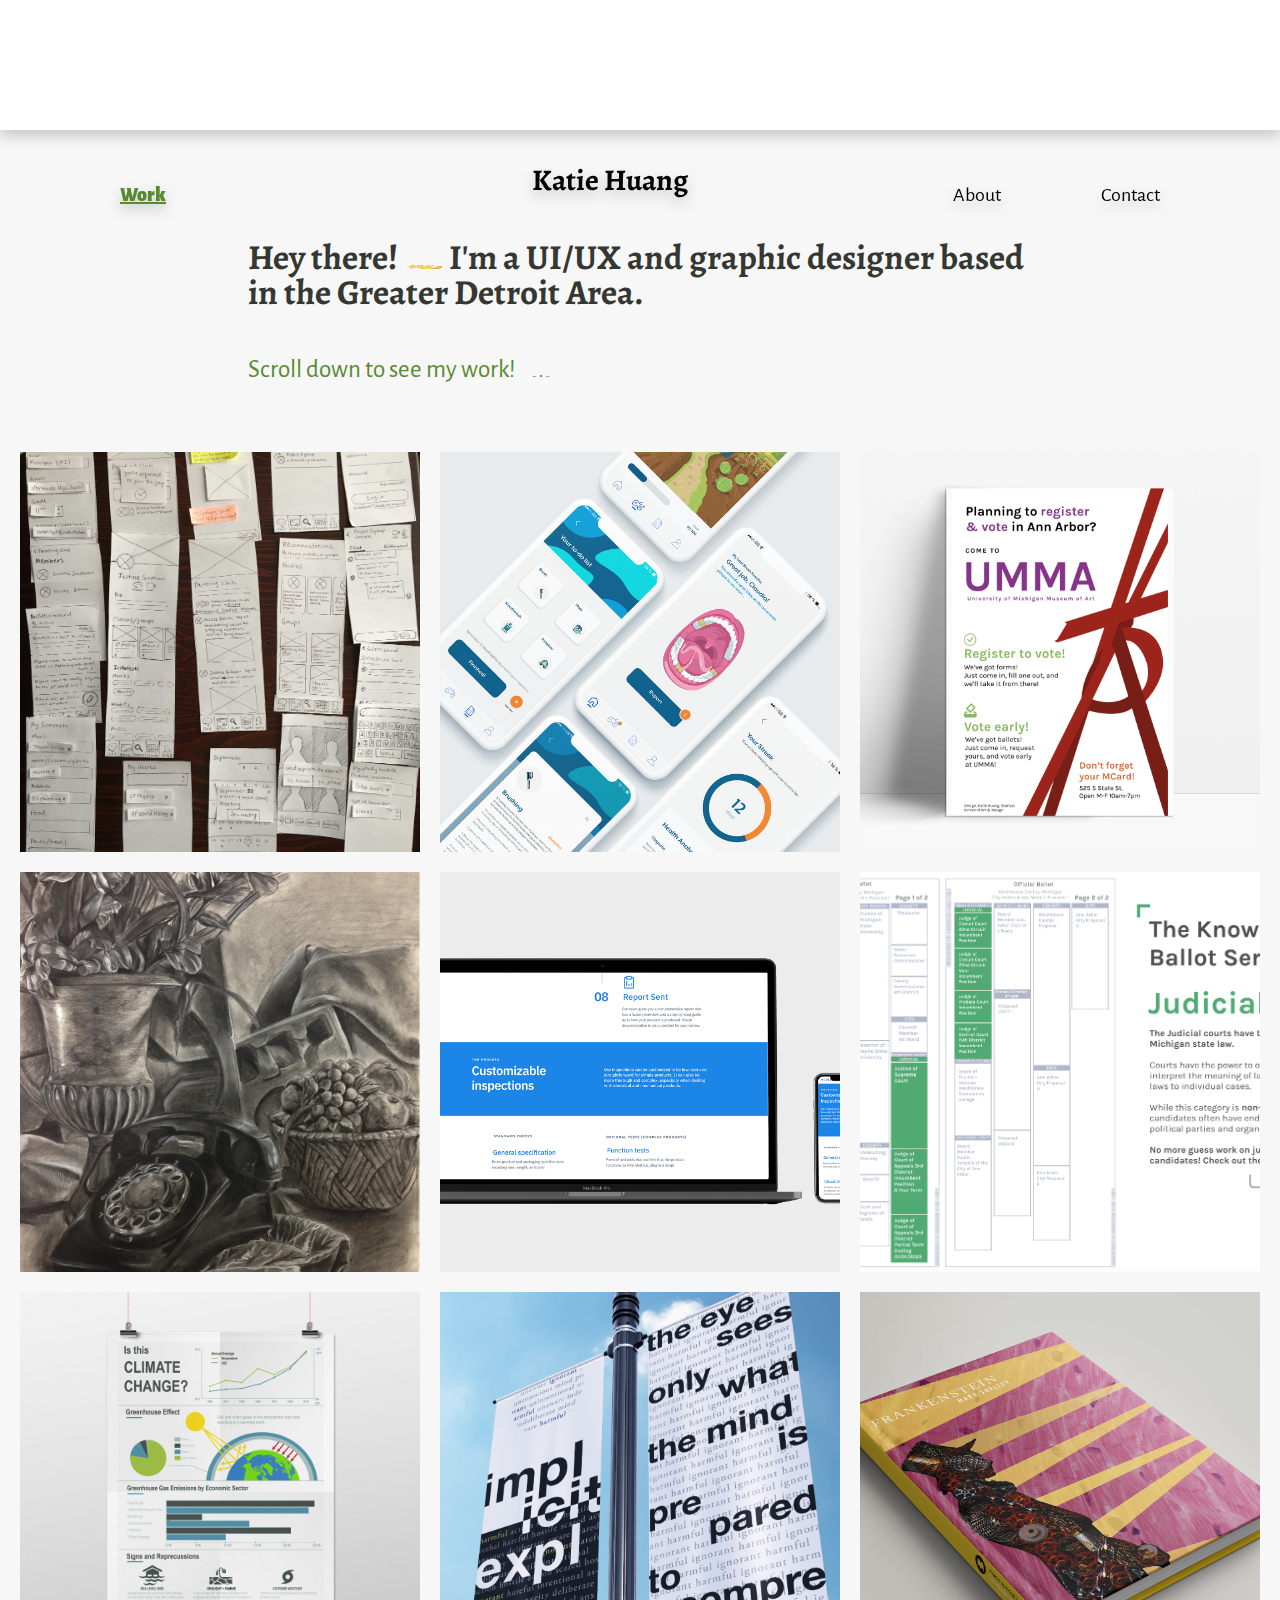
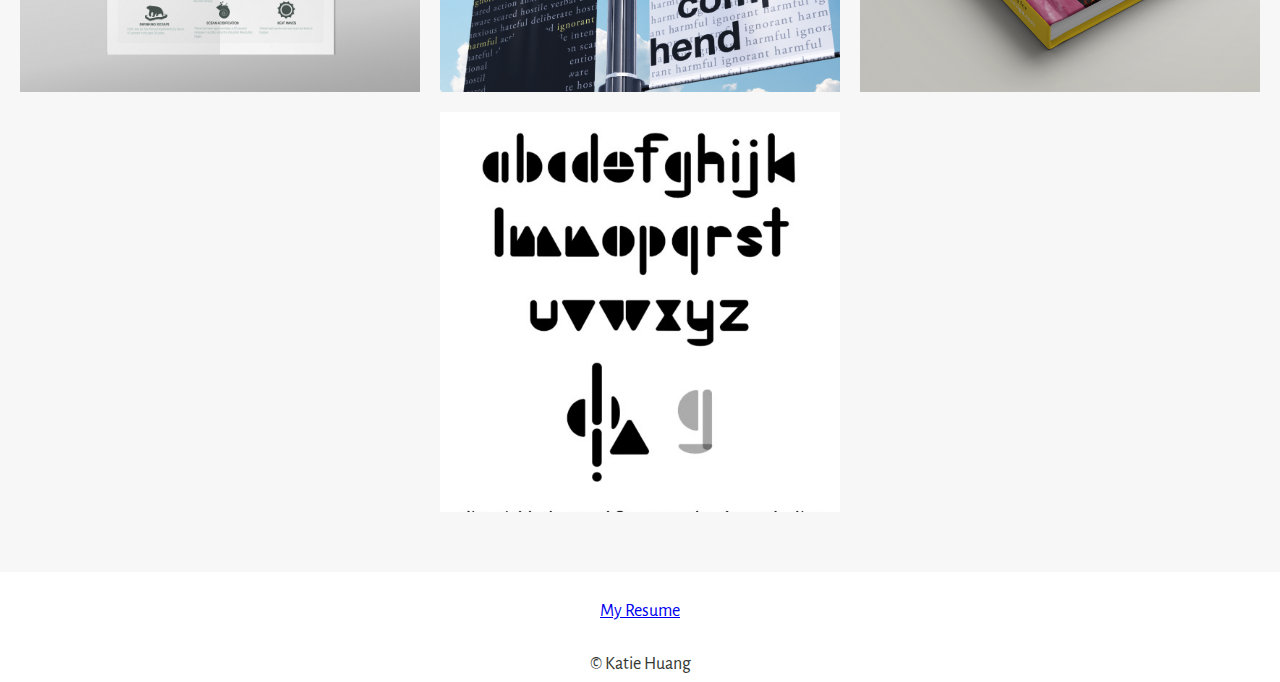
==== commit b7155172: "fixed stuff" ====
--- a/index.html
+++ b/index.html
@@ -25,7 +25,7 @@
       
       <nav>
         <ul class="nav_links">
-          <div class="logo"><a href="index.html">Katie Huang</a></div> 
+          <li class="logo"><a href="index.html">Katie Huang</a></li> 
           <li class="current" id="work"><a href="index.html">Work</a></li>
           <li id="about"><a href="about.html">About</a></li> 
           <li id="contact"><a href="contact.html">Contact</a></li> 
--- a/css/style.css
+++ b/css/style.css
@@ -50,14 +50,15 @@
 
   
 }
-.logo{
+.nav_links .logo{
   font-size: 30px;
   font-weight: bold;
   font-family:'Alegreya', serif;
   padding-bottom: 15px;
 
 }
-nav li{
+
+#about, #contact, #work{
   display:inline;
   font-size: 20px;
   padding-right:20px;
@@ -383,15 +384,13 @@
   color: black;
   height: 300px;                
 
-
-
   /*Set background-image to header.jpg */
   background-image: url("/images/poster.png");
   /*filter: brightness(30%);*/
  
   opacity: 0.2;
-  grid-column: 1 / -1;  /*Can you explain what this does?*/
-  grid-row: 1 / auto;   /*Can you rewrite it?*/
+  grid-column: 1 / -1;  
+  grid-row: 1 / auto;   
 }
 #text-overlay-intro{
   color: black;
@@ -656,8 +655,8 @@
   .nav_links .logo{
     order: 2;
     margin: auto;
-    padding: 30px 0px 20px 30px;
-    padding-left: 0px;
+    padding: 30px 0px 30px 100px;
+  
     
   }
   
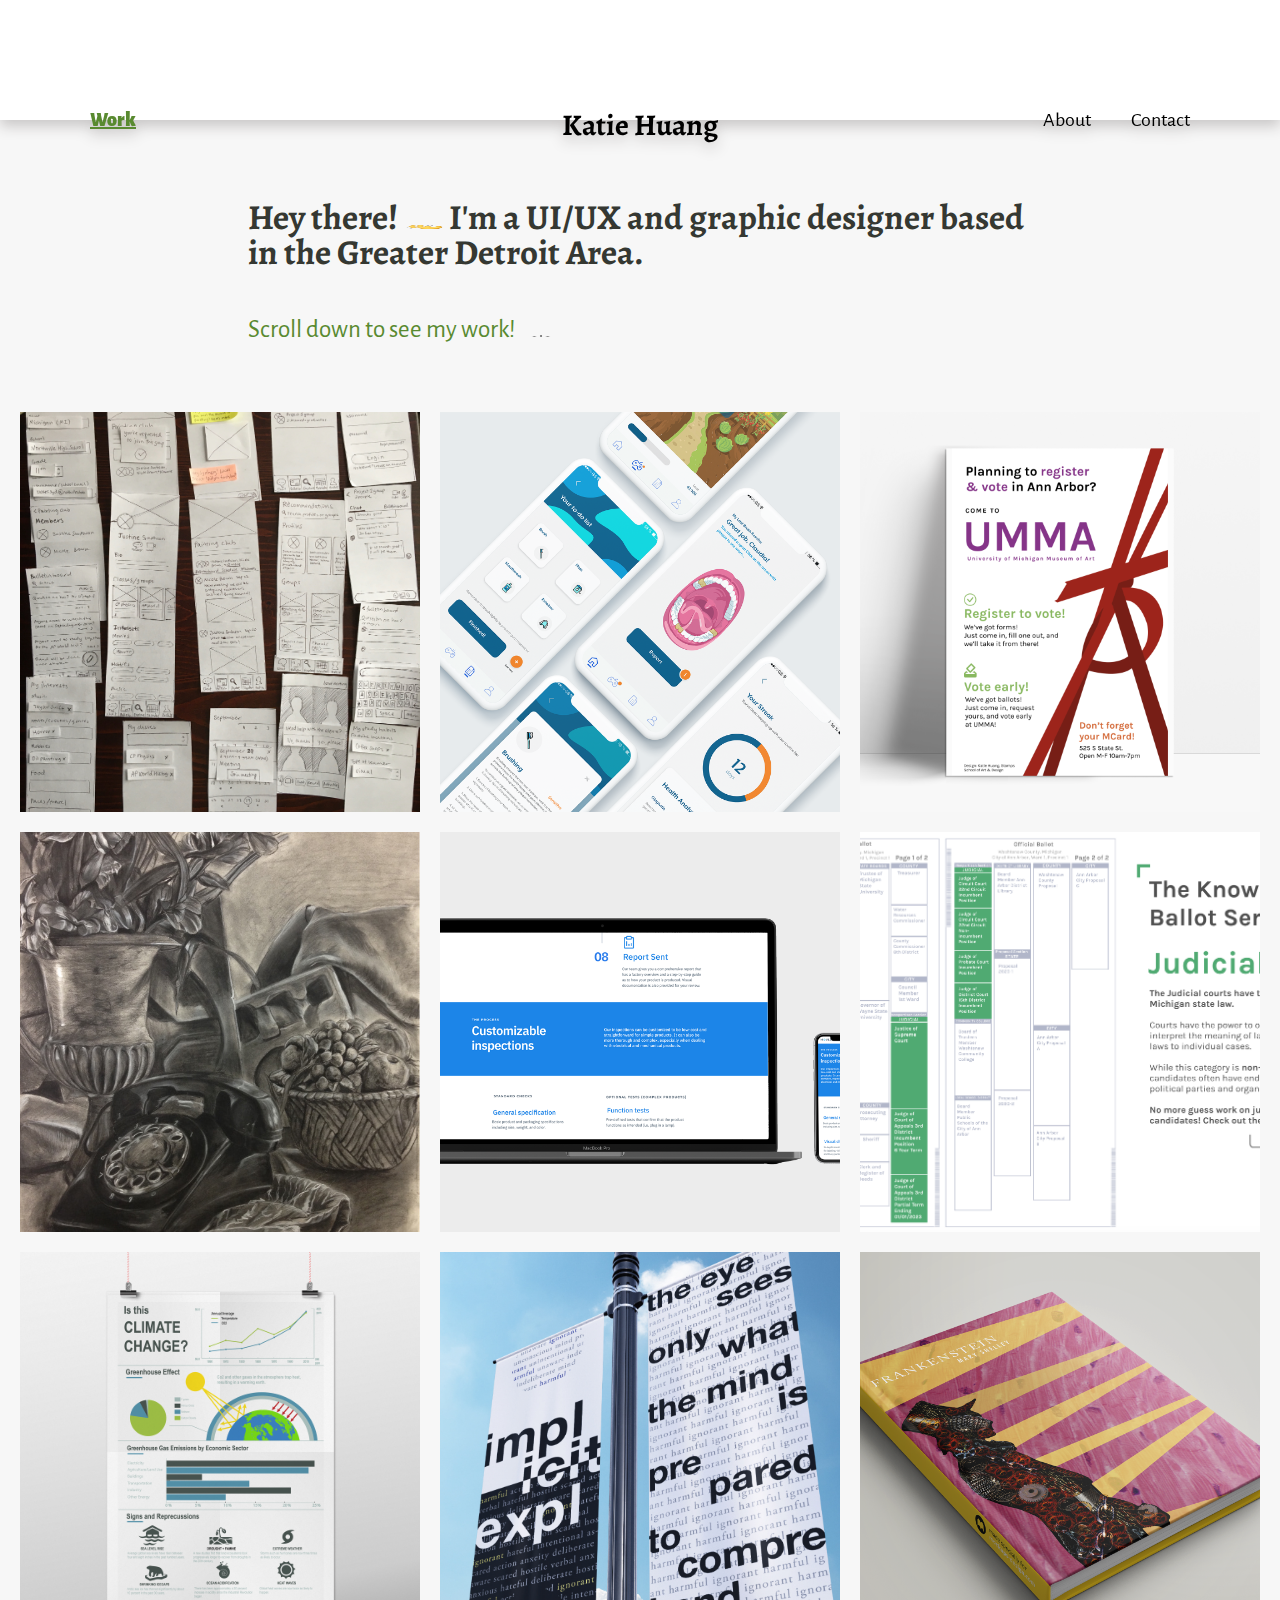
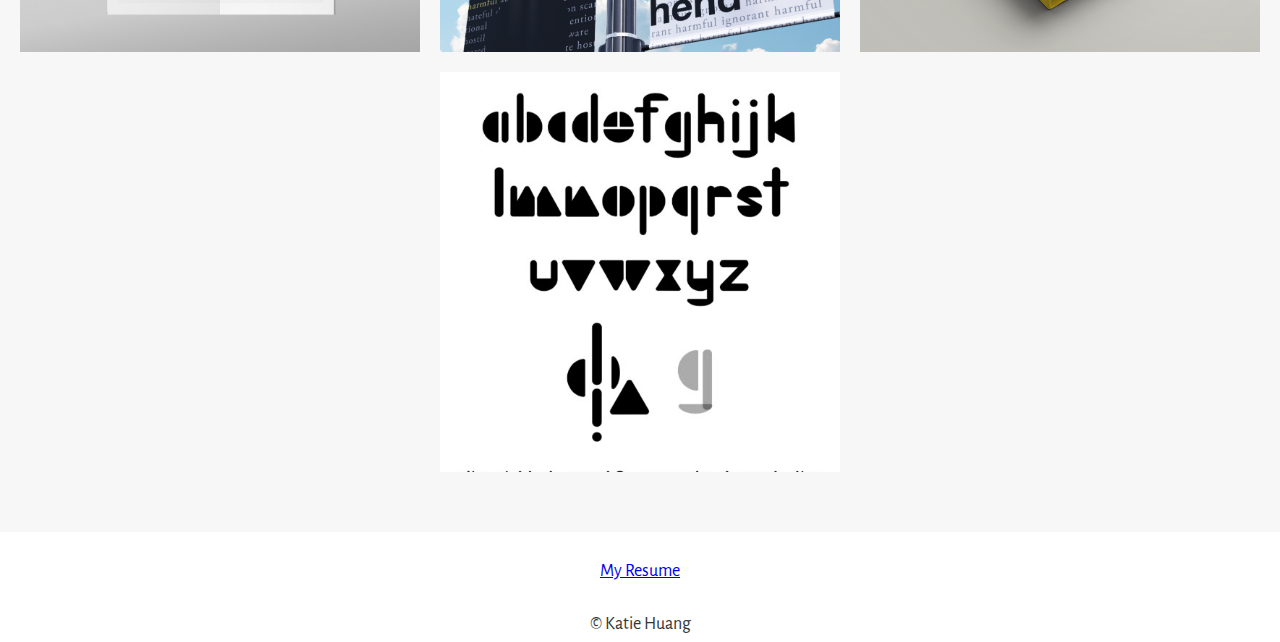
==== commit 9254185f: "fixes" ====
--- a/index.html
+++ b/index.html
@@ -37,7 +37,7 @@
       
       <div class="intro" id="hello">
       <h1>Hey there! <img id="hand" src="images/hand.png" alt="hand waving"/>  I'm a UI/UX and graphic designer based in the Greater Detroit Area.</h1>
-      <p id="highlight-bigger">Scroll down to see my work! <img class="arrow" src="images/arrow.png" alt="arrow" style="width:3%;height:3%;"/></p> 
+      <p class="highlight-bigger">Scroll down to see my work! <img class="arrow" src="images/arrow.png" alt="arrow" style="width:3%;height:3%;"/></p> 
      </div>
 
     <div class="work-container" id="skip" tabindex="0">
@@ -68,7 +68,7 @@
     
 
     <a class="work-image" id="drawings" href="drawings.html">
-      <img src="images/still-life.jpg" alt="Drawings"/>
+      <img src="images/still-life.jpg" alt="My Drawings"/>
       <div class="overlay">
         <div class="text">Drawings</div>
       </div>
--- a/css/style.css
+++ b/css/style.css
@@ -42,7 +42,7 @@
 
 /*navigation bar */
 header{
-  height: 110px;
+  height: 70px;
   width:100%;
   filter: drop-shadow(0 6px 7px rgb(199, 197, 197));
   position: sticky; 
@@ -55,6 +55,11 @@
   font-weight: bold;
   font-family:'Alegreya', serif;
   padding-bottom: 15px;
+  -webkit-padding-start: 0px;
+  -webkit-padding-before: 0px !important;
+  
+
+  
 
 }
 
@@ -63,7 +68,12 @@
   font-size: 20px;
   padding-right:20px;
   padding-left: 20px;
-  padding-top: 60px;
+  padding-top: 0px;
+ 
+  -webkit-padding-before: 0px !important;
+
+  -webkit-margin-before:0em !important;
+
 }
 
 nav ul{
@@ -72,19 +82,21 @@
 nav a{
   color: black;
   text-decoration: none; 
+  
 
 }
 
 
 nav{
   width:100%;
-  height: 80px;
+  height: 60px;
   display: flex;
   flex-direction: column;
   justify-content: space-around;
   align-content: center;
   background-color: #ffffff;
-  padding: 25px 0; 
+  padding-top: 40px; 
+  padding-bottom: 20px;
   text-align: center;
  
 }
@@ -208,7 +220,7 @@
   
 
 }
-#highlight-bigger{
+.highlight-bigger{
   font-size: 25px;
   color: #598a30;
 }
@@ -310,13 +322,9 @@
 }
 
 .profile-text{
-  /* grid-column: 2 / span 1;
-  grid-row: 3 / span 1; */
   padding: 10%;
   border-radius: 6px;
-  
-}
-
+}
 
 .flip-card-inner {
   position: relative;
@@ -385,10 +393,10 @@
   height: 300px;                
 
   /*Set background-image to header.jpg */
-  background-image: url("/images/poster.png");
+  background-image: url("/images/flyer.png");
   /*filter: brightness(30%);*/
  
-  opacity: 0.2;
+  opacity: 0.15;
   grid-column: 1 / -1;  
   grid-row: 1 / auto;   
 }
@@ -566,6 +574,7 @@
     flex-direction: row;
     justify-content: space-around;
     align-content: center;
+   
   
    }
 
@@ -573,13 +582,10 @@
   
   .nav_links .logo{
     padding: 30px 10px 10px;
+    -webkit-padding-before: 0px;
     
   }
 
-  .nav_links li{
-    padding: 30px 0px;
-    
-  }
   
 
   /*about page */
@@ -656,6 +662,9 @@
     order: 2;
     margin: auto;
     padding: 30px 0px 30px 100px;
+    -webkit-padding-before: 0px !important;
+
+    -webkit-margin-before:0em !important;
   
     
   }
@@ -675,9 +684,6 @@
     margin: 70px;
   }
 
-  .nav_links li {
-    margin: 30px;
-  }
   
    
   
